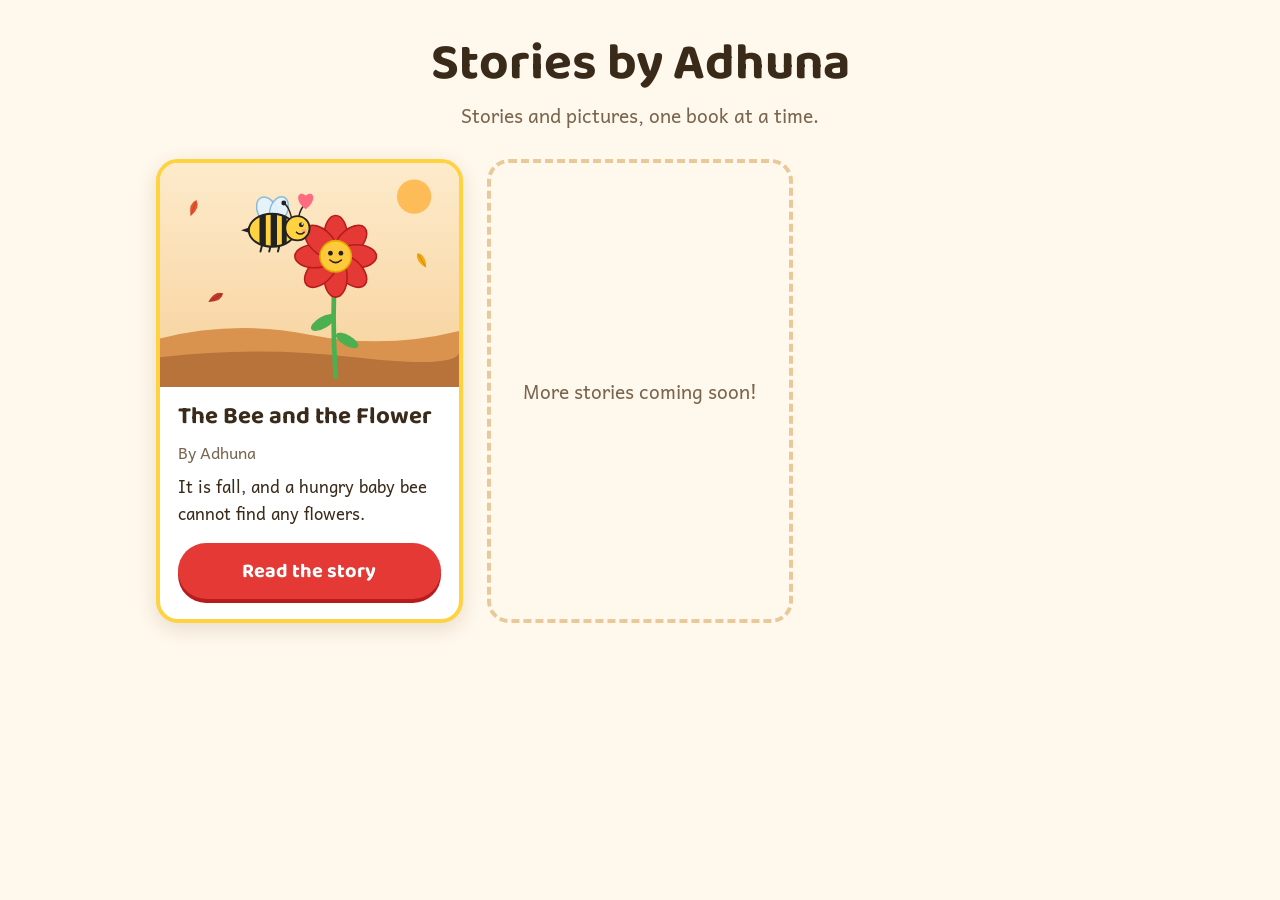
==== index.html @ ebe38bfc "Bookshelf site with first story: The Bee and the Flower Co-Authored-By: Claude Opus 5.5 <noreply@ant" ====
<!doctype html>
<html lang="en">
<head>
  <meta charset="utf-8">
  <meta name="viewport" content="width=device-width, initial-scale=1">
  <title>Stories by Adhuna</title>
  <link rel="preconnect" href="https://fonts.googleapis.com">
  <link href="https://fonts.googleapis.com/css2?family=Andika:wght@400;700&family=Baloo+2:wght@600;800&display=swap" rel="stylesheet">
  <link rel="stylesheet" href="style.css">
</head>
<body>
  <main class="wrap">
    <header class="shelf-head">
      <h1>Stories by Adhuna</h1>
      <p>Stories and pictures, one book at a time.</p>
    </header>
    <section class="shelf" id="shelf"></section>
  </main>

  <script src="stories.js"></script>
  <script>
    const shelf = document.getElementById("shelf");
    for (const s of window.STORIES) {
      const book = document.createElement("article");
      book.className = "book";
      book.innerHTML = `
        <img alt="" src="${s.cover}">
        <div class="book-body">
          <h2></h2>
          <p class="by"></p>
          <p class="blurb"></p>
          <a class="btn" href="story.html?id=${encodeURIComponent(s.id)}">Read the story</a>
        </div>`;
      book.querySelector("img").alt = `Cover of ${s.title}`;
      book.querySelector("h2").textContent = s.title;
      book.querySelector(".by").textContent = `By ${s.author}`;
      book.querySelector(".blurb").textContent = s.blurb;
      shelf.appendChild(book);
    }
    const next = document.createElement("div");
    next.className = "coming";
    next.textContent = "More stories coming soon!";
    shelf.appendChild(next);
  </script>
</body>
</html>
---- style.css ----
:root {
  --paper: #FFF8EC;
  --ink: #3A2A1A;
  --soft: #7A6650;
  --accent: #E53935;
  --accent-dark: #B71C1C;
  --honey: #FFD23F;
  --card: #FFFFFF;
  --shadow: 0 6px 20px rgba(90, 60, 20, .14);
}

* { box-sizing: border-box; }

body {
  margin: 0;
  background: var(--paper);
  color: var(--ink);
  font-family: "Andika", "Comic Sans MS", system-ui, sans-serif;
  -webkit-text-size-adjust: 100%;
}

h1, h2, .btn, .brand { font-family: "Baloo 2", "Andika", system-ui, sans-serif; }

.wrap { max-width: 1000px; margin: 0 auto; padding: 24px 16px 48px; }

/* Bookshelf */
.shelf-head { text-align: center; margin: 12px 0 28px; }
.shelf-head h1 { font-size: clamp(2rem, 6vw, 3.2rem); margin: 0; line-height: 1.1; }
.shelf-head p { color: var(--soft); font-size: 1.2rem; margin: 8px 0 0; }

.shelf { display: grid; grid-template-columns: repeat(auto-fill, minmax(260px, 1fr)); gap: 24px; }

.book {
  background: var(--card);
  border-radius: 22px;
  box-shadow: var(--shadow);
  overflow: hidden;
  display: flex;
  flex-direction: column;
  border: 4px solid var(--honey);
}
.book img { width: 100%; aspect-ratio: 4 / 3; object-fit: cover; display: block; background: #FDEBCB; }
.book-body { padding: 16px 18px 20px; display: flex; flex-direction: column; gap: 8px; flex: 1; }
.book h2 { margin: 0; font-size: 1.5rem; line-height: 1.15; }
.book .by { color: var(--soft); margin: 0; }
.book .blurb { margin: 0 0 8px; font-size: 1.05rem; flex: 1; }

.coming {
  border: 4px dashed #E9C99A;
  border-radius: 22px;
  display: grid;
  place-items: center;
  min-height: 260px;
  color: var(--soft);
  font-size: 1.2rem;
  text-align: center;
  padding: 24px;
}

/* Buttons */
.btn {
  appearance: none;
  border: none;
  border-radius: 999px;
  background: var(--accent);
  color: #fff;
  font-size: 1.25rem;
  font-weight: 700;
  padding: 12px 26px;
  cursor: pointer;
  text-decoration: none;
  text-align: center;
  box-shadow: 0 4px 0 var(--accent-dark);
  transition: transform .08s ease;
  min-height: 52px;
  display: inline-flex;
  align-items: center;
  justify-content: center;
  gap: 8px;
}
.btn:active { transform: translateY(3px); box-shadow: 0 1px 0 var(--accent-dark); }
.btn:disabled { opacity: .35; cursor: default; }
.btn.ghost { background: #fff; color: var(--ink); box-shadow: 0 4px 0 #E3CFA9; border: 3px solid #E3CFA9; }
.btn.small { font-size: 1rem; padding: 8px 18px; min-height: 44px; }

/* Reader */
.topbar { display: flex; justify-content: space-between; align-items: center; gap: 12px; margin-bottom: 16px; flex-wrap: wrap; }
.brand { font-size: 1.3rem; font-weight: 700; color: var(--ink); text-decoration: none; }

.reader {
  background: var(--card);
  border-radius: 26px;
  box-shadow: var(--shadow);
  overflow: hidden;
  border: 5px solid var(--honey);
  touch-action: pan-y;
}
.reader img { width: 100%; aspect-ratio: 4 / 3; display: block; background: #FDEBCB; }
.page-text {
  padding: 20px clamp(16px, 4vw, 40px) 24px;
  font-size: clamp(1.3rem, 3.4vw, 1.9rem);
  line-height: 1.45;
  min-height: 7.5em;
}
.page-text p { margin: 0 0 4px; }
.page-text.cover { text-align: center; }
.page-text.cover p:first-child { font-family: "Baloo 2", sans-serif; font-weight: 800; font-size: 1.4em; }
.page-text.cover p + p { color: var(--soft); }

.controls { display: flex; justify-content: space-between; align-items: center; gap: 12px; margin-top: 18px; }
.controls .btn { min-width: 120px; }
.count { color: var(--soft); font-size: 1.1rem; text-align: center; }

.dots { display: flex; justify-content: center; flex-wrap: wrap; gap: 8px; margin-top: 16px; }
.dot { width: 14px; height: 14px; border-radius: 50%; border: none; background: #EAD8B8; padding: 0; cursor: pointer; }
.dot.on { background: var(--accent); }

.end { display: none; justify-content: center; gap: 12px; flex-wrap: wrap; margin-top: 18px; }
.end.show { display: flex; }

@media (max-width: 520px) {
  .controls .btn { min-width: 0; padding: 12px 18px; }
}
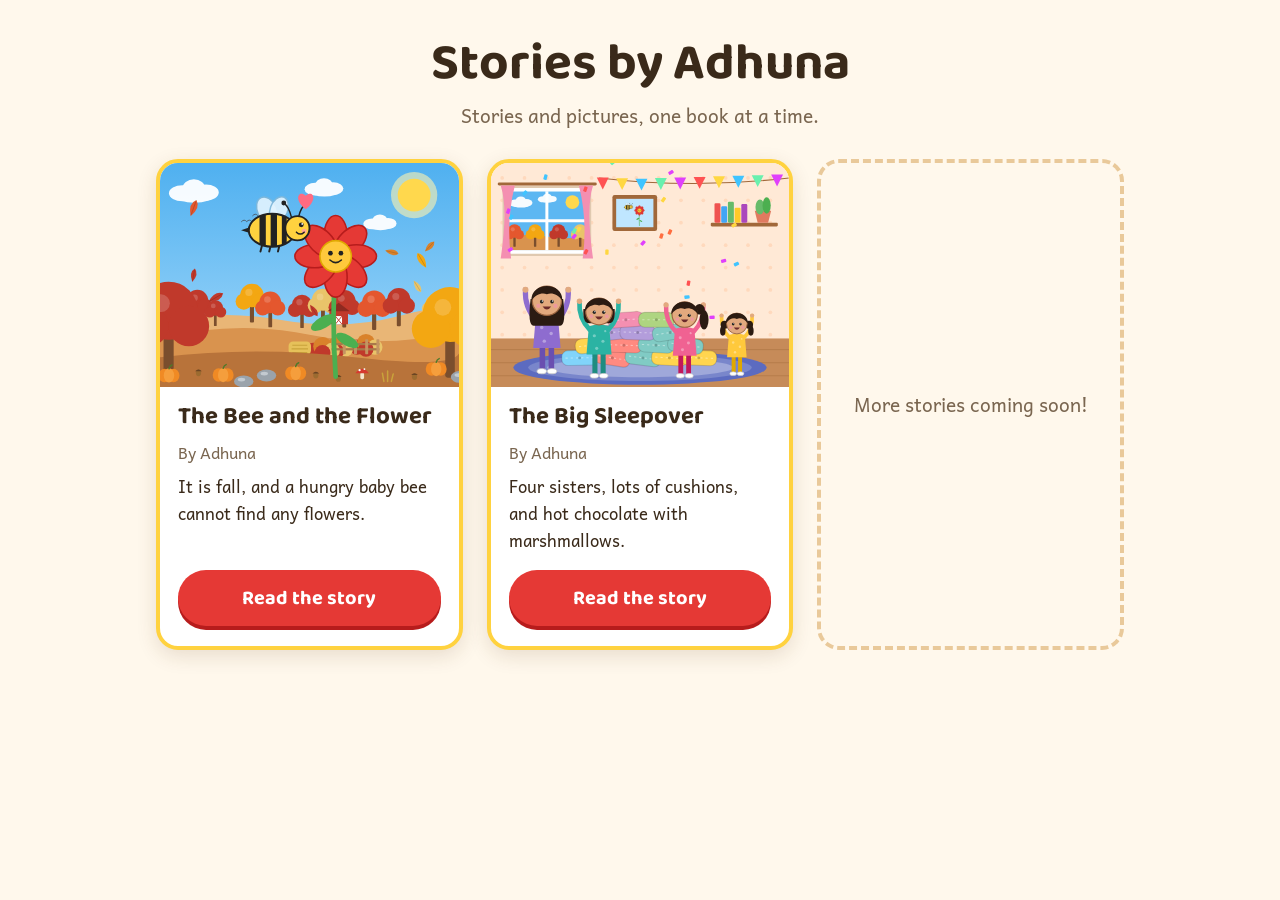
==== commit 705d0775: "Add second story: The Big Sleepover 13 pages with placeholder art: an indoor room whose window shows" ====
--- a/index.html
+++ b/index.html
@@ -17,7 +17,7 @@
     <section class="shelf" id="shelf"></section>
   </main>
 
-  <script src="stories.js"></script>
+  <script src="stories.js?v=2"></script>
   <script>
     const shelf = document.getElementById("shelf");
     for (const s of window.STORIES) {
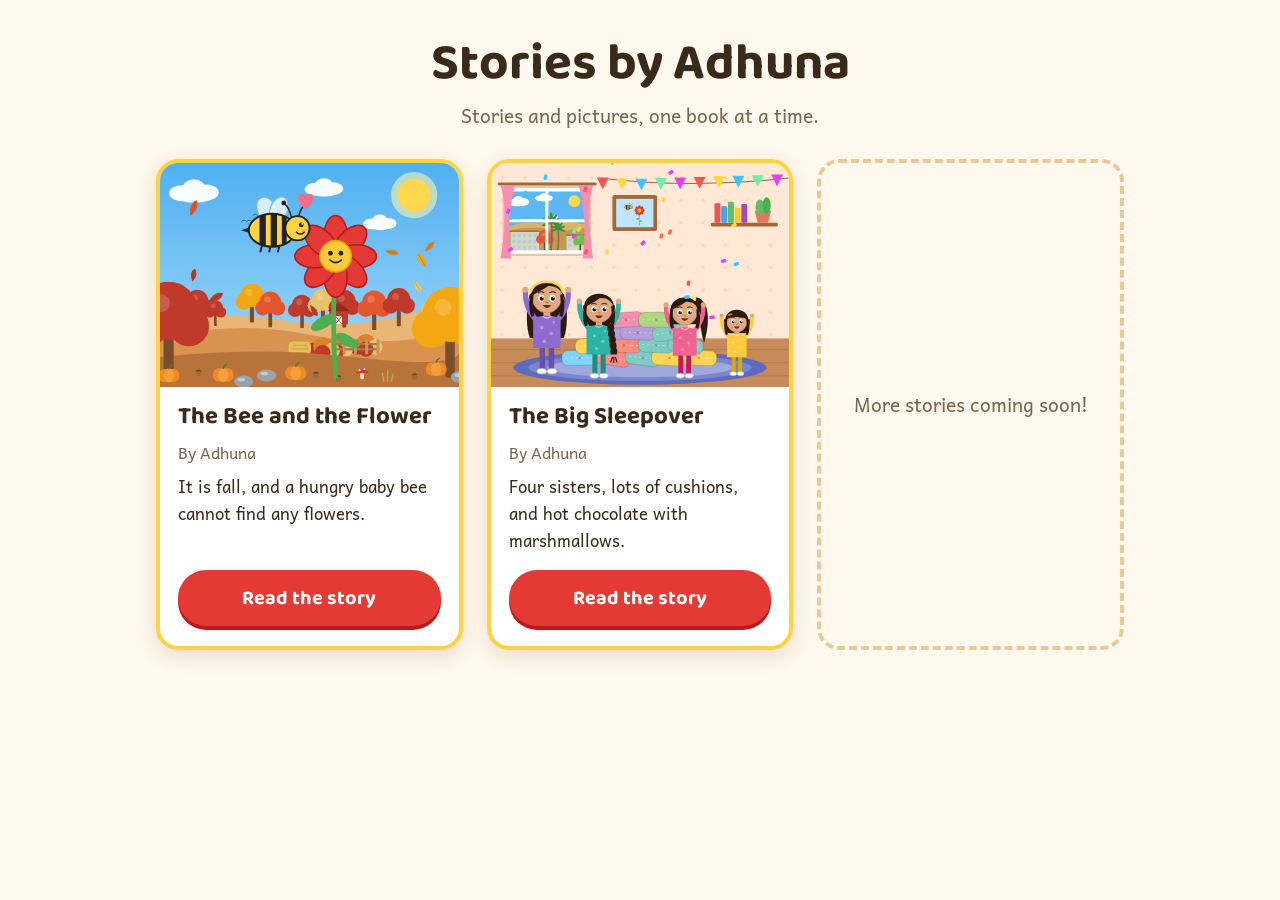
==== commit e5a1c5b9: "Sleepover: friendlier faces, sisters' hairstyles, San Jose apartment Faces get a neck, bigger eyes, " ====
--- a/index.html
+++ b/index.html
@@ -17,7 +17,7 @@
     <section class="shelf" id="shelf"></section>
   </main>
 
-  <script src="stories.js?v=2"></script>
+  <script src="stories.js?v=3"></script>
   <script>
     const shelf = document.getElementById("shelf");
     for (const s of window.STORIES) {
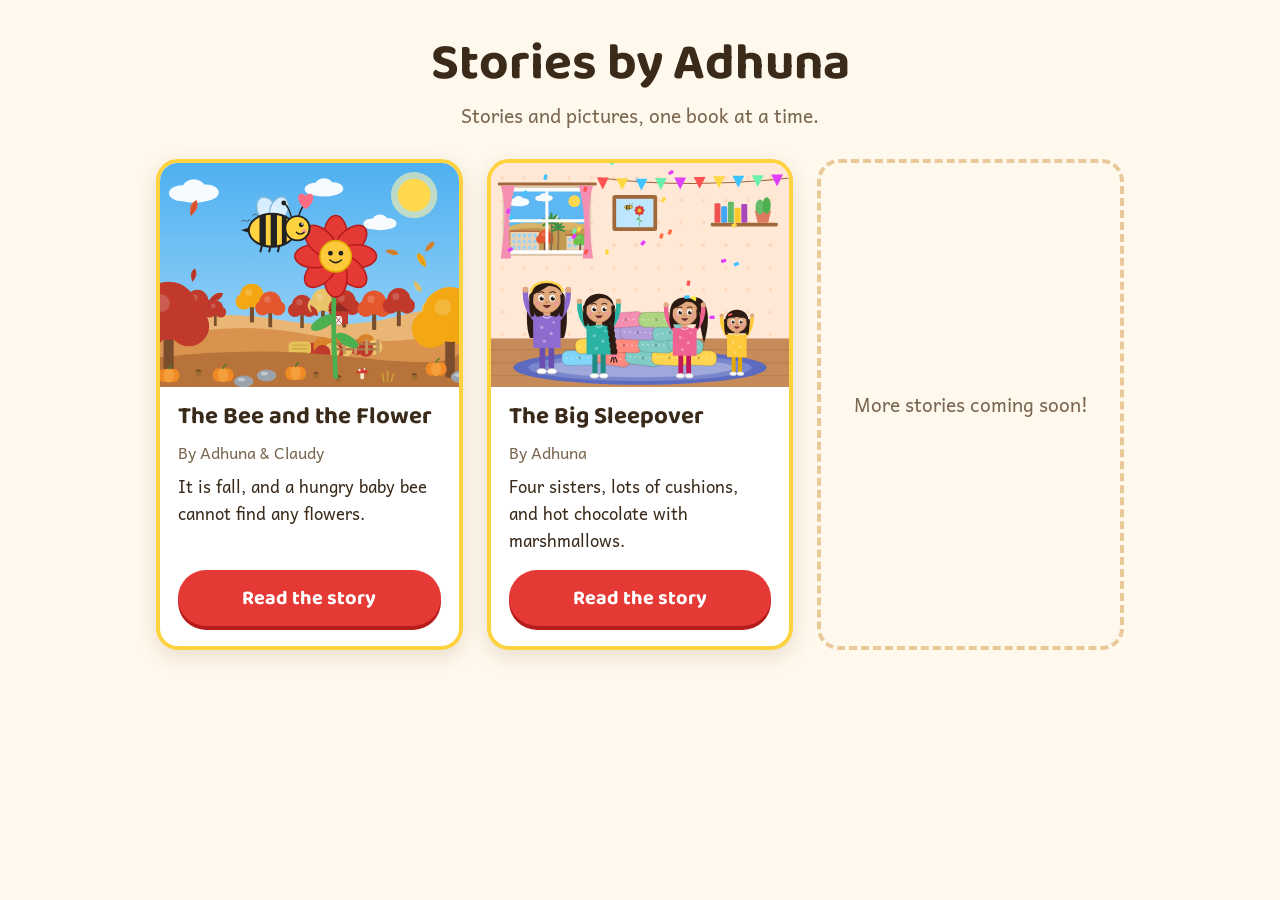
==== commit 29843131: "Credit the bee story to Adhuna & Claudy Co-Authored-By: Claude Opus 5.5 <noreply@anthropic.com>" ====
--- a/index.html
+++ b/index.html
@@ -17,7 +17,7 @@
     <section class="shelf" id="shelf"></section>
   </main>
 
-  <script src="stories.js?v=3"></script>
+  <script src="stories.js?v=4"></script>
   <script>
     const shelf = document.getElementById("shelf");
     for (const s of window.STORIES) {
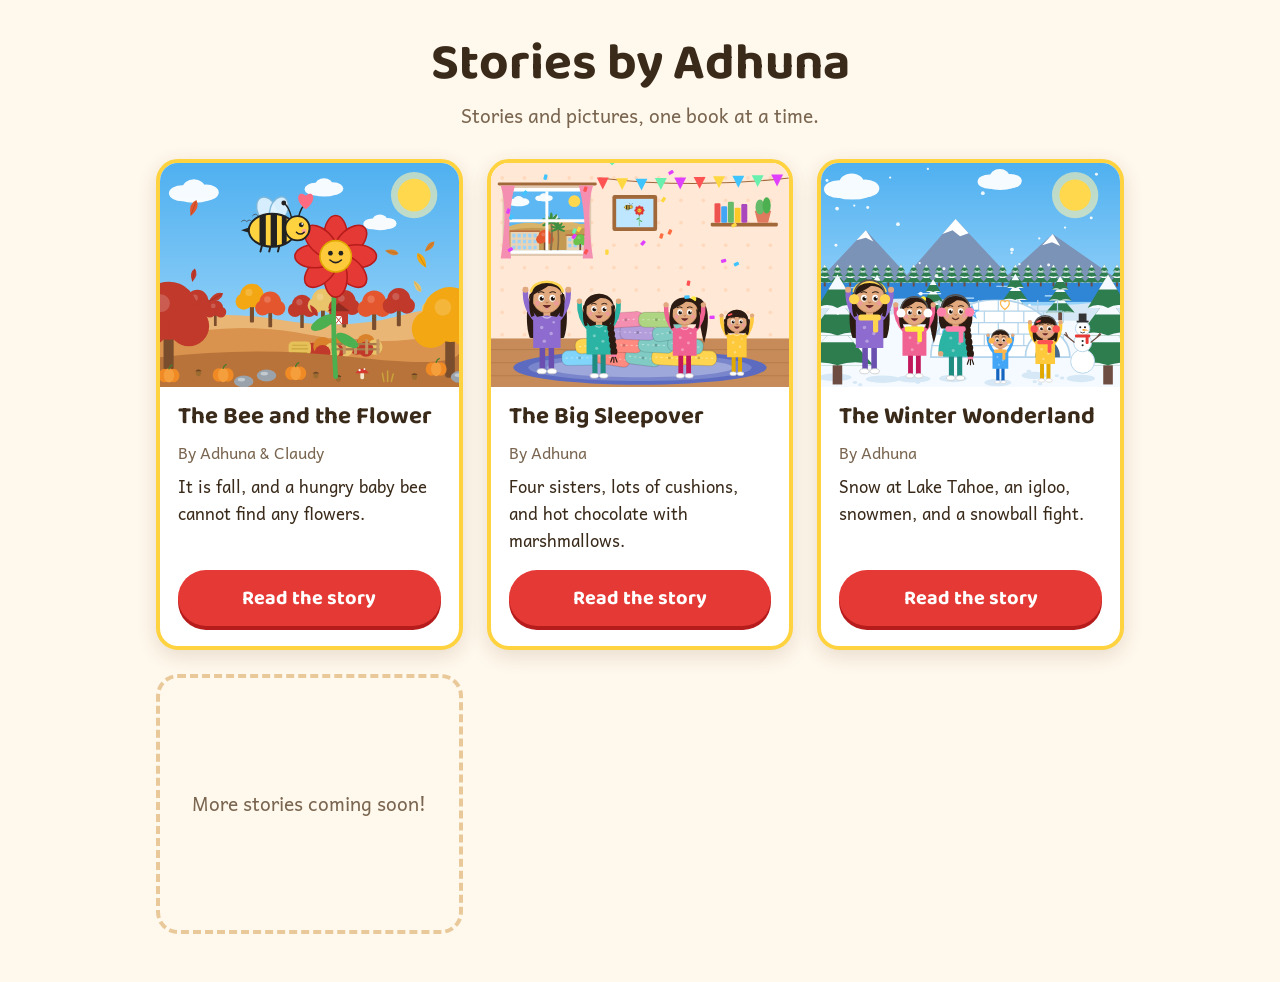
==== commit acf60bc9: "Add third story: The Winter Wonderland 15 pages at Lake Tahoe: igloo, snowmen inside, mini beds, san" ====
--- a/index.html
+++ b/index.html
@@ -17,7 +17,7 @@
     <section class="shelf" id="shelf"></section>
   </main>
 
-  <script src="stories.js?v=4"></script>
+  <script src="stories.js?v=5"></script>
   <script>
     const shelf = document.getElementById("shelf");
     for (const s of window.STORIES) {
